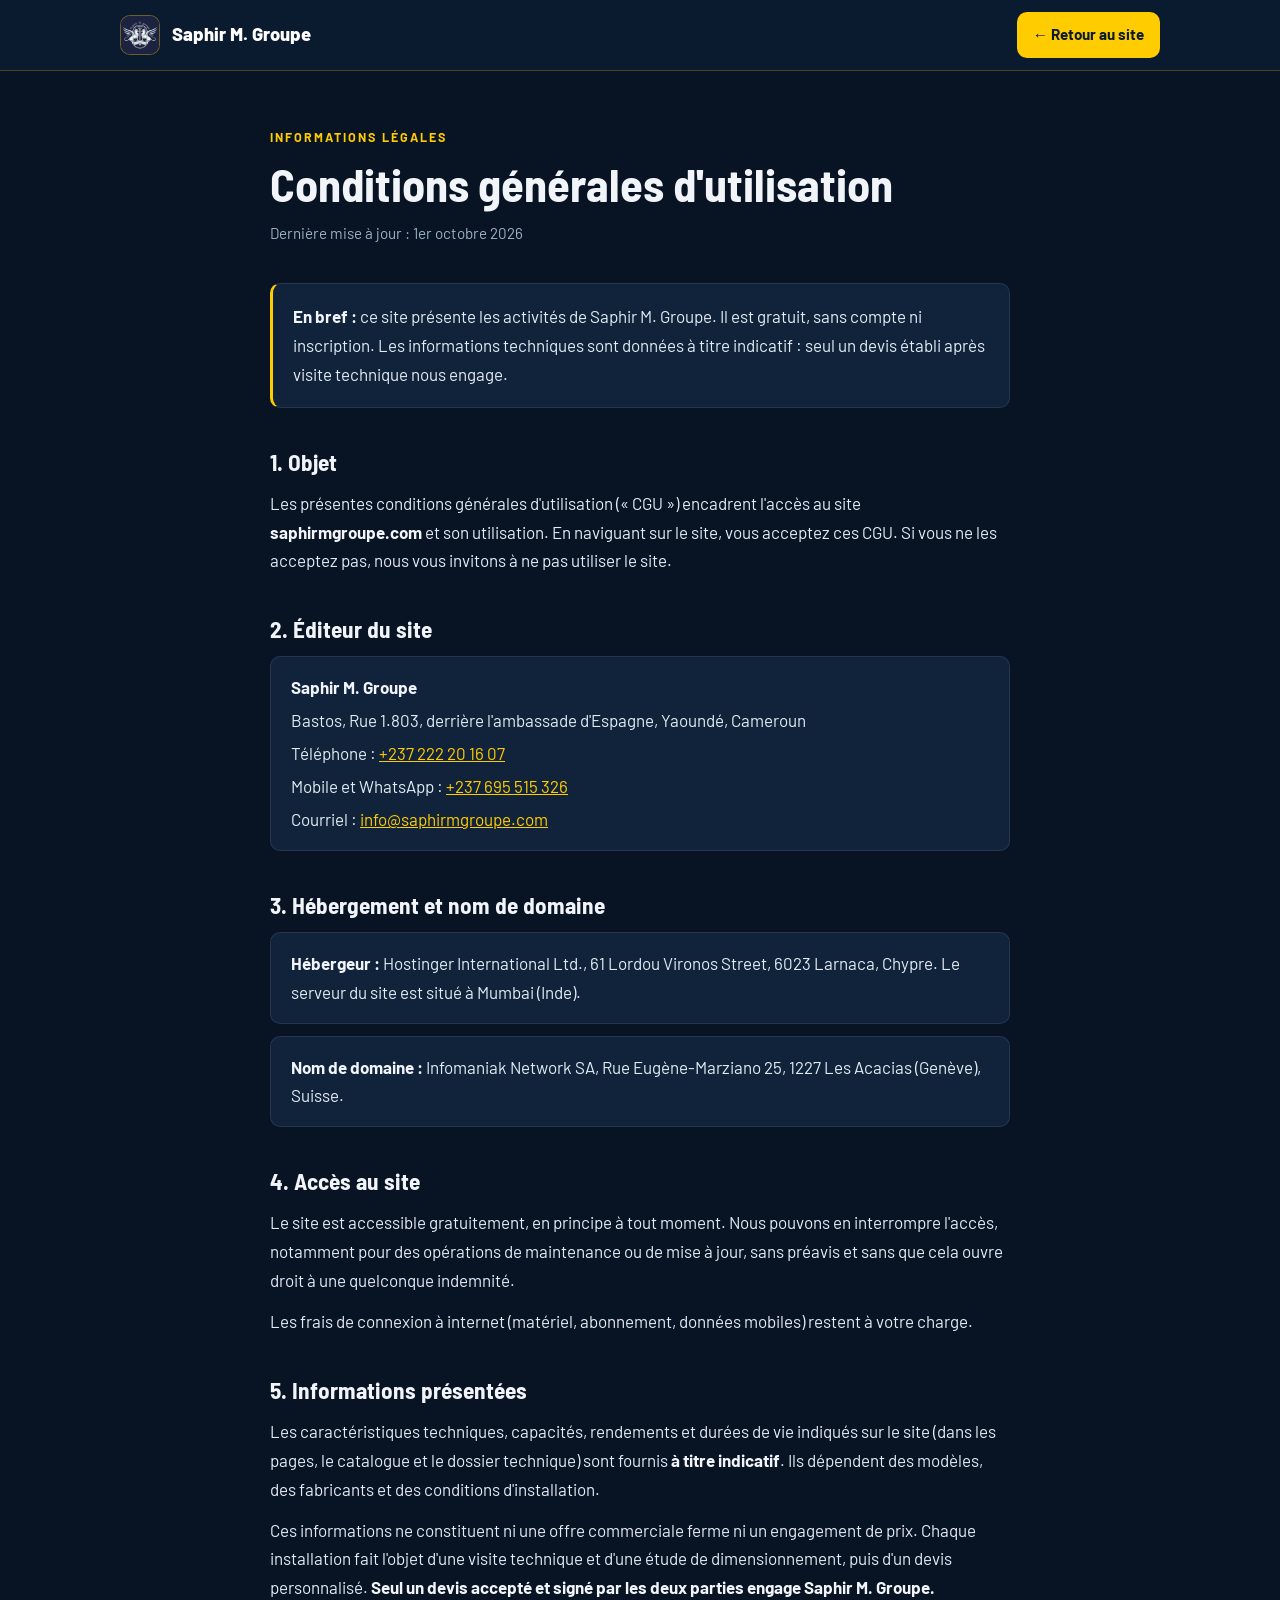
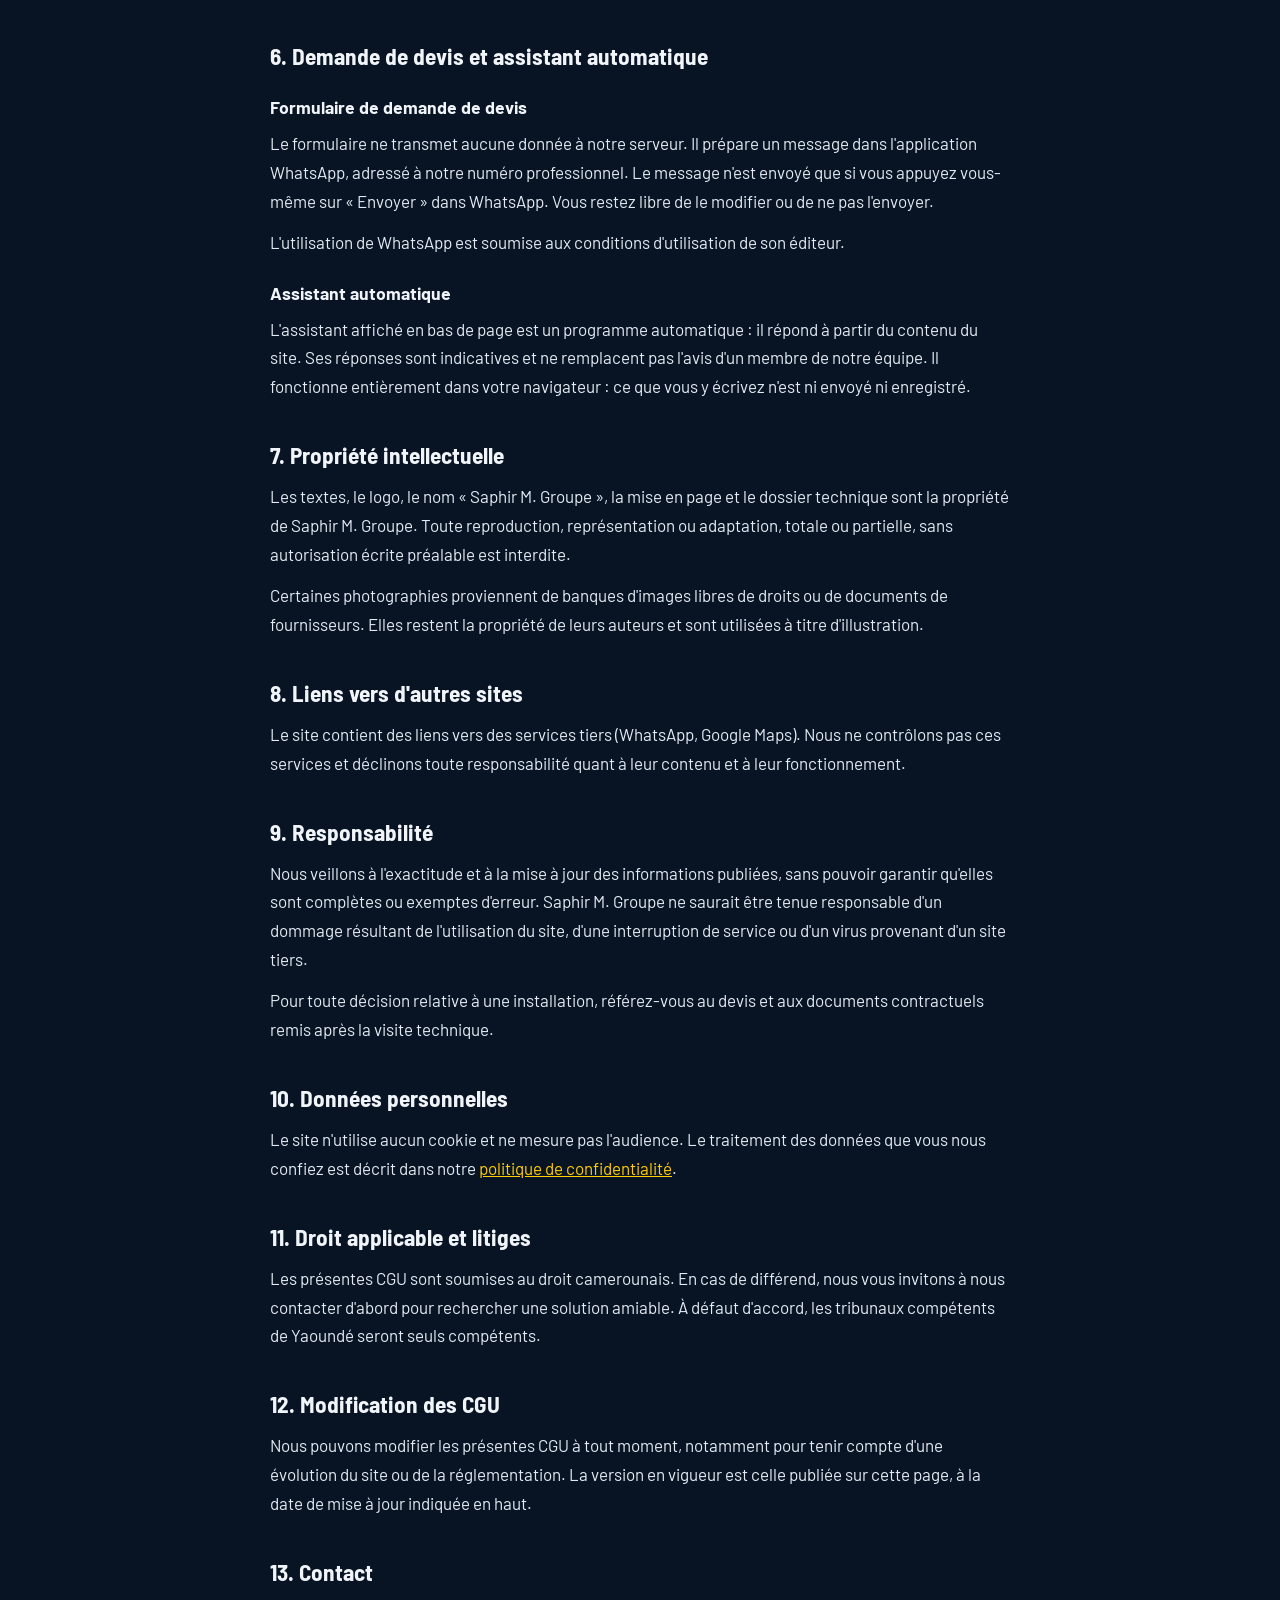
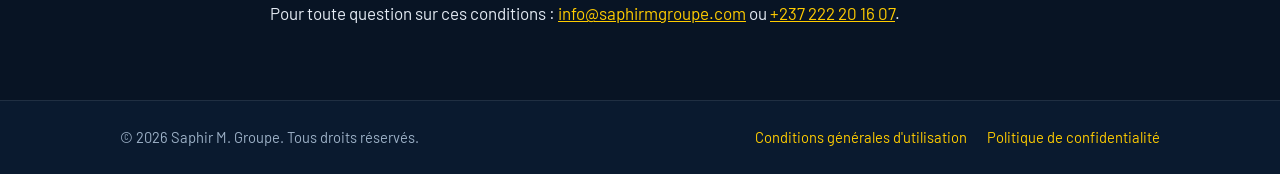
==== cgu.html @ 18404b21 "Pages CGU et confidentialité, design sans dégradés - nouvelle page cgu.html (conditions d'utilisatio" ====
<!DOCTYPE html>
<html lang="fr">
<head>
  <meta charset="UTF-8">
  <script>
    /* Même thème que le site : sombre par défaut, clair seulement si choisi. */
    (function () {
      var t = null;
      try { t = localStorage.getItem('theme'); } catch (e) {}
      document.documentElement.dataset.theme = t === 'light' ? 'light' : 'dark';
    })();
  </script>
  <meta name="viewport" content="width=device-width, initial-scale=1.0">
  <title>Conditions générales d'utilisation | Saphir M. Groupe</title>
  <meta name="description" content="Conditions générales d'utilisation et mentions légales du site saphirmgroupe.com.">
  <link rel="canonical" href="https://saphirmgroupe.com/cgu.html">
  <meta name="theme-color" content="#0a1a2f">
  <link rel="icon" type="image/png" href="media/favicon.png">
  <link rel="apple-touch-icon" href="media/favicon-180.png">
  <link rel="preconnect" href="https://fonts.googleapis.com">
  <link rel="preconnect" href="https://fonts.gstatic.com" crossorigin>
  <link href="https://fonts.googleapis.com/css2?family=Barlow:wght@400;600;700;800&family=Barlow+Semi+Condensed:wght@700&display=swap" rel="stylesheet">
  <link rel="stylesheet" href="legal.css">
</head>
<body>
  <header class="entete">
    <div class="entete-contenu">
      <a class="marque" href="./"><img src="media/logo-mark.png" width="40" height="40" alt=""><span>Saphir M. Groupe</span></a>
      <a class="retour" href="./">&larr; Retour au site</a>
    </div>
  </header>

  <main>
    <p class="sur-titre">Informations légales</p>
    <h1>Conditions générales d'utilisation</h1>
    <p class="mise-a-jour">Dernière mise à jour : 1er octobre 2026</p>

    <div class="resume">
      <p><strong>En bref :</strong> ce site présente les activités de Saphir M. Groupe. Il est gratuit, sans compte ni inscription. Les informations techniques sont données à titre indicatif : seul un devis établi après visite technique nous engage.</p>
    </div>

    <h2 id="objet">1. Objet</h2>
    <p>Les présentes conditions générales d'utilisation (« CGU ») encadrent l'accès au site <strong>saphirmgroupe.com</strong> et son utilisation. En naviguant sur le site, vous acceptez ces CGU. Si vous ne les acceptez pas, nous vous invitons à ne pas utiliser le site.</p>

    <h2 id="editeur">2. Éditeur du site</h2>
    <div class="fiche">
      <p><strong>Saphir M. Groupe</strong></p>
      <p>Bastos, Rue 1.803, derrière l'ambassade d'Espagne, Yaoundé, Cameroun</p>
      <p>Téléphone : <a href="tel:+237222201607">+237 222 20 16 07</a></p>
      <p>Mobile et WhatsApp : <a href="tel:+237695515326">+237 695 515 326</a></p>
      <p>Courriel : <a href="mailto:info@saphirmgroupe.com">info@saphirmgroupe.com</a></p>
    </div>

    <h2 id="hebergement">3. Hébergement et nom de domaine</h2>
    <div class="fiche">
      <p><strong>Hébergeur :</strong> Hostinger International Ltd., 61 Lordou Vironos Street, 6023 Larnaca, Chypre. Le serveur du site est situé à Mumbai (Inde).</p>
    </div>
    <div class="fiche">
      <p><strong>Nom de domaine :</strong> Infomaniak Network SA, Rue Eugène-Marziano 25, 1227 Les Acacias (Genève), Suisse.</p>
    </div>

    <h2 id="acces">4. Accès au site</h2>
    <p>Le site est accessible gratuitement, en principe à tout moment. Nous pouvons en interrompre l'accès, notamment pour des opérations de maintenance ou de mise à jour, sans préavis et sans que cela ouvre droit à une quelconque indemnité.</p>
    <p>Les frais de connexion à internet (matériel, abonnement, données mobiles) restent à votre charge.</p>

    <h2 id="informations">5. Informations présentées</h2>
    <p>Les caractéristiques techniques, capacités, rendements et durées de vie indiqués sur le site (dans les pages, le catalogue et le dossier technique) sont fournis <strong>à titre indicatif</strong>. Ils dépendent des modèles, des fabricants et des conditions d'installation.</p>
    <p>Ces informations ne constituent ni une offre commerciale ferme ni un engagement de prix. Chaque installation fait l'objet d'une visite technique et d'une étude de dimensionnement, puis d'un devis personnalisé. <strong>Seul un devis accepté et signé par les deux parties engage Saphir M. Groupe.</strong></p>

    <h2 id="devis">6. Demande de devis et assistant automatique</h2>
    <h3>Formulaire de demande de devis</h3>
    <p>Le formulaire ne transmet aucune donnée à notre serveur. Il prépare un message dans l'application WhatsApp, adressé à notre numéro professionnel. Le message n'est envoyé que si vous appuyez vous-même sur « Envoyer » dans WhatsApp. Vous restez libre de le modifier ou de ne pas l'envoyer.</p>
    <p>L'utilisation de WhatsApp est soumise aux conditions d'utilisation de son éditeur.</p>
    <h3>Assistant automatique</h3>
    <p>L'assistant affiché en bas de page est un programme automatique : il répond à partir du contenu du site. Ses réponses sont indicatives et ne remplacent pas l'avis d'un membre de notre équipe. Il fonctionne entièrement dans votre navigateur : ce que vous y écrivez n'est ni envoyé ni enregistré.</p>

    <h2 id="propriete">7. Propriété intellectuelle</h2>
    <p>Les textes, le logo, le nom « Saphir M. Groupe », la mise en page et le dossier technique sont la propriété de Saphir M. Groupe. Toute reproduction, représentation ou adaptation, totale ou partielle, sans autorisation écrite préalable est interdite.</p>
    <p>Certaines photographies proviennent de banques d'images libres de droits ou de documents de fournisseurs. Elles restent la propriété de leurs auteurs et sont utilisées à titre d'illustration.</p>

    <h2 id="liens">8. Liens vers d'autres sites</h2>
    <p>Le site contient des liens vers des services tiers (WhatsApp, Google Maps). Nous ne contrôlons pas ces services et déclinons toute responsabilité quant à leur contenu et à leur fonctionnement.</p>

    <h2 id="responsabilite">9. Responsabilité</h2>
    <p>Nous veillons à l'exactitude et à la mise à jour des informations publiées, sans pouvoir garantir qu'elles sont complètes ou exemptes d'erreur. Saphir M. Groupe ne saurait être tenue responsable d'un dommage résultant de l'utilisation du site, d'une interruption de service ou d'un virus provenant d'un site tiers.</p>
    <p>Pour toute décision relative à une installation, référez-vous au devis et aux documents contractuels remis après la visite technique.</p>

    <h2 id="donnees">10. Données personnelles</h2>
    <p>Le site n'utilise aucun cookie et ne mesure pas l'audience. Le traitement des données que vous nous confiez est décrit dans notre <a href="confidentialite.html">politique de confidentialité</a>.</p>

    <h2 id="droit">11. Droit applicable et litiges</h2>
    <p>Les présentes CGU sont soumises au droit camerounais. En cas de différend, nous vous invitons à nous contacter d'abord pour rechercher une solution amiable. À défaut d'accord, les tribunaux compétents de Yaoundé seront seuls compétents.</p>

    <h2 id="modification">12. Modification des CGU</h2>
    <p>Nous pouvons modifier les présentes CGU à tout moment, notamment pour tenir compte d'une évolution du site ou de la réglementation. La version en vigueur est celle publiée sur cette page, à la date de mise à jour indiquée en haut.</p>

    <h2 id="contact">13. Contact</h2>
    <p>Pour toute question sur ces conditions : <a href="mailto:info@saphirmgroupe.com">info@saphirmgroupe.com</a> ou <a href="tel:+237222201607">+237 222 20 16 07</a>.</p>
  </main>

  <footer class="pied">
    <div class="pied-contenu">
      <p>&copy; 2026 Saphir M. Groupe. Tous droits réservés.</p>
      <nav aria-label="Informations légales">
        <a href="cgu.html" aria-current="page">Conditions générales d'utilisation</a>
        <a href="confidentialite.html">Politique de confidentialité</a>
      </nav>
    </div>
  </footer>
</body>
</html>
---- legal.css ----
/* Pages légales (CGU, confidentialité) : mêmes couleurs et polices que le site,
   sans dégradé ni bouton en pilule. Sombre par défaut, clair si le visiteur
   l'a choisi sur le site (préférence « theme » du navigateur). */

:root {
  --fond: #081424;
  --surface: #10233b;
  --bord: rgba(255, 255, 255, 0.09);
  --texte: #e3eaf3;
  --texte-doux: #9cb0c6;
  --titre: #f1f5fa;
  --jaune: #ffcc00;
  --jaune-texte: #ffcc00;
  --bleu-nuit: #0a1a2f;
  color-scheme: dark;
}

:root[data-theme="light"] {
  --fond: #f7f9fc;
  --surface: #ffffff;
  --bord: #e3e8ef;
  --texte: #0a1a2f;
  --texte-doux: #4a5c72;
  --titre: #0a1a2f;
  --jaune-texte: #8a6a00;
  color-scheme: light;
}

* { margin: 0; padding: 0; box-sizing: border-box; }

body {
  font-family: 'Barlow', -apple-system, BlinkMacSystemFont, sans-serif;
  font-size: 1.0625rem;
  line-height: 1.7;
  color: var(--texte);
  background: var(--fond);
}

a { color: var(--jaune-texte); }
a:hover { text-decoration: none; }

/* --- En-tête --- */
.entete {
  position: sticky;
  top: 0;
  z-index: 10;
  background: var(--bleu-nuit);
  border-bottom: 1px solid rgba(255, 204, 0, 0.25);
}

.entete-contenu {
  max-width: 1080px;
  margin: 0 auto;
  padding: 12px 20px;
  display: flex;
  align-items: center;
  justify-content: space-between;
  gap: 16px;
}

.marque {
  display: flex;
  align-items: center;
  gap: 12px;
  color: #ffffff;
  font-weight: 800;
  font-size: 1.15rem;
  text-decoration: none;
}

.marque img {
  width: 40px;
  height: 40px;
  border-radius: 10px;
  background: #1c2340;
  border: 1px solid rgba(255, 204, 0, 0.35);
}

.retour {
  display: inline-flex;
  align-items: center;
  gap: 8px;
  padding: 10px 16px;
  border-radius: 10px;
  background: var(--jaune);
  color: var(--bleu-nuit);
  font-weight: 700;
  font-size: 0.95rem;
  text-decoration: none;
}

.retour:hover { background: #ffe066; }

/* --- Contenu --- */
main {
  max-width: 780px;
  margin: 0 auto;
  padding: 56px 20px 72px;
}

.sur-titre {
  font-size: 0.78rem;
  font-weight: 700;
  letter-spacing: 0.16em;
  text-transform: uppercase;
  color: var(--jaune-texte);
  margin-bottom: 10px;
}

h1 {
  font-family: 'Barlow Semi Condensed', 'Barlow', sans-serif;
  font-size: clamp(2rem, 6vw, 2.9rem);
  line-height: 1.1;
  color: var(--titre);
  margin-bottom: 12px;
}

.mise-a-jour {
  color: var(--texte-doux);
  font-size: 0.95rem;
  margin-bottom: 36px;
}

.resume {
  background: var(--surface);
  border: 1px solid var(--bord);
  border-left: 3px solid var(--jaune);
  border-radius: 10px;
  padding: 18px 20px;
  margin-bottom: 40px;
}

.resume p + p, .resume ul { margin-top: 8px; }

h2 {
  font-family: 'Barlow Semi Condensed', 'Barlow', sans-serif;
  font-size: 1.45rem;
  line-height: 1.25;
  color: var(--titre);
  margin: 40px 0 12px;
  scroll-margin-top: 90px;
}

h3 {
  font-size: 1.1rem;
  color: var(--titre);
  margin: 22px 0 6px;
}

p + p { margin-top: 12px; }
ul { padding-left: 22px; margin: 10px 0; }
li + li { margin-top: 6px; }
strong { color: var(--titre); }

.fiche {
  background: var(--surface);
  border: 1px solid var(--bord);
  border-radius: 10px;
  padding: 16px 20px;
  margin: 12px 0;
}

.fiche p + p { margin-top: 4px; }

table {
  width: 100%;
  border-collapse: collapse;
  margin: 14px 0;
  font-size: 0.97rem;
}

th, td {
  text-align: left;
  vertical-align: top;
  padding: 10px 12px;
  border-bottom: 1px solid var(--bord);
}

th { color: var(--titre); font-weight: 700; }

/* --- Pied de page --- */
.pied {
  border-top: 1px solid var(--bord);
  background: var(--bleu-nuit);
  color: #9cb0c6;
  font-size: 0.92rem;
}

.pied-contenu {
  max-width: 1080px;
  margin: 0 auto;
  padding: 24px 20px;
  display: flex;
  flex-wrap: wrap;
  justify-content: space-between;
  gap: 12px;
}

.pied a { color: #ffcc00; text-decoration: none; }
.pied a:hover { text-decoration: underline; }
.pied nav { display: flex; flex-wrap: wrap; gap: 8px 20px; }

@media (max-width: 600px) {
  body { font-size: 1rem; }
  main { padding: 36px 16px 56px; }
  .marque span { display: none; }
  table, thead, tbody, tr, th, td { display: block; }
  thead { display: none; }
  td { padding: 4px 0; border: none; }
  tr { padding: 10px 0; border-bottom: 1px solid var(--bord); }
  td:first-child { font-weight: 700; color: var(--titre); }
}
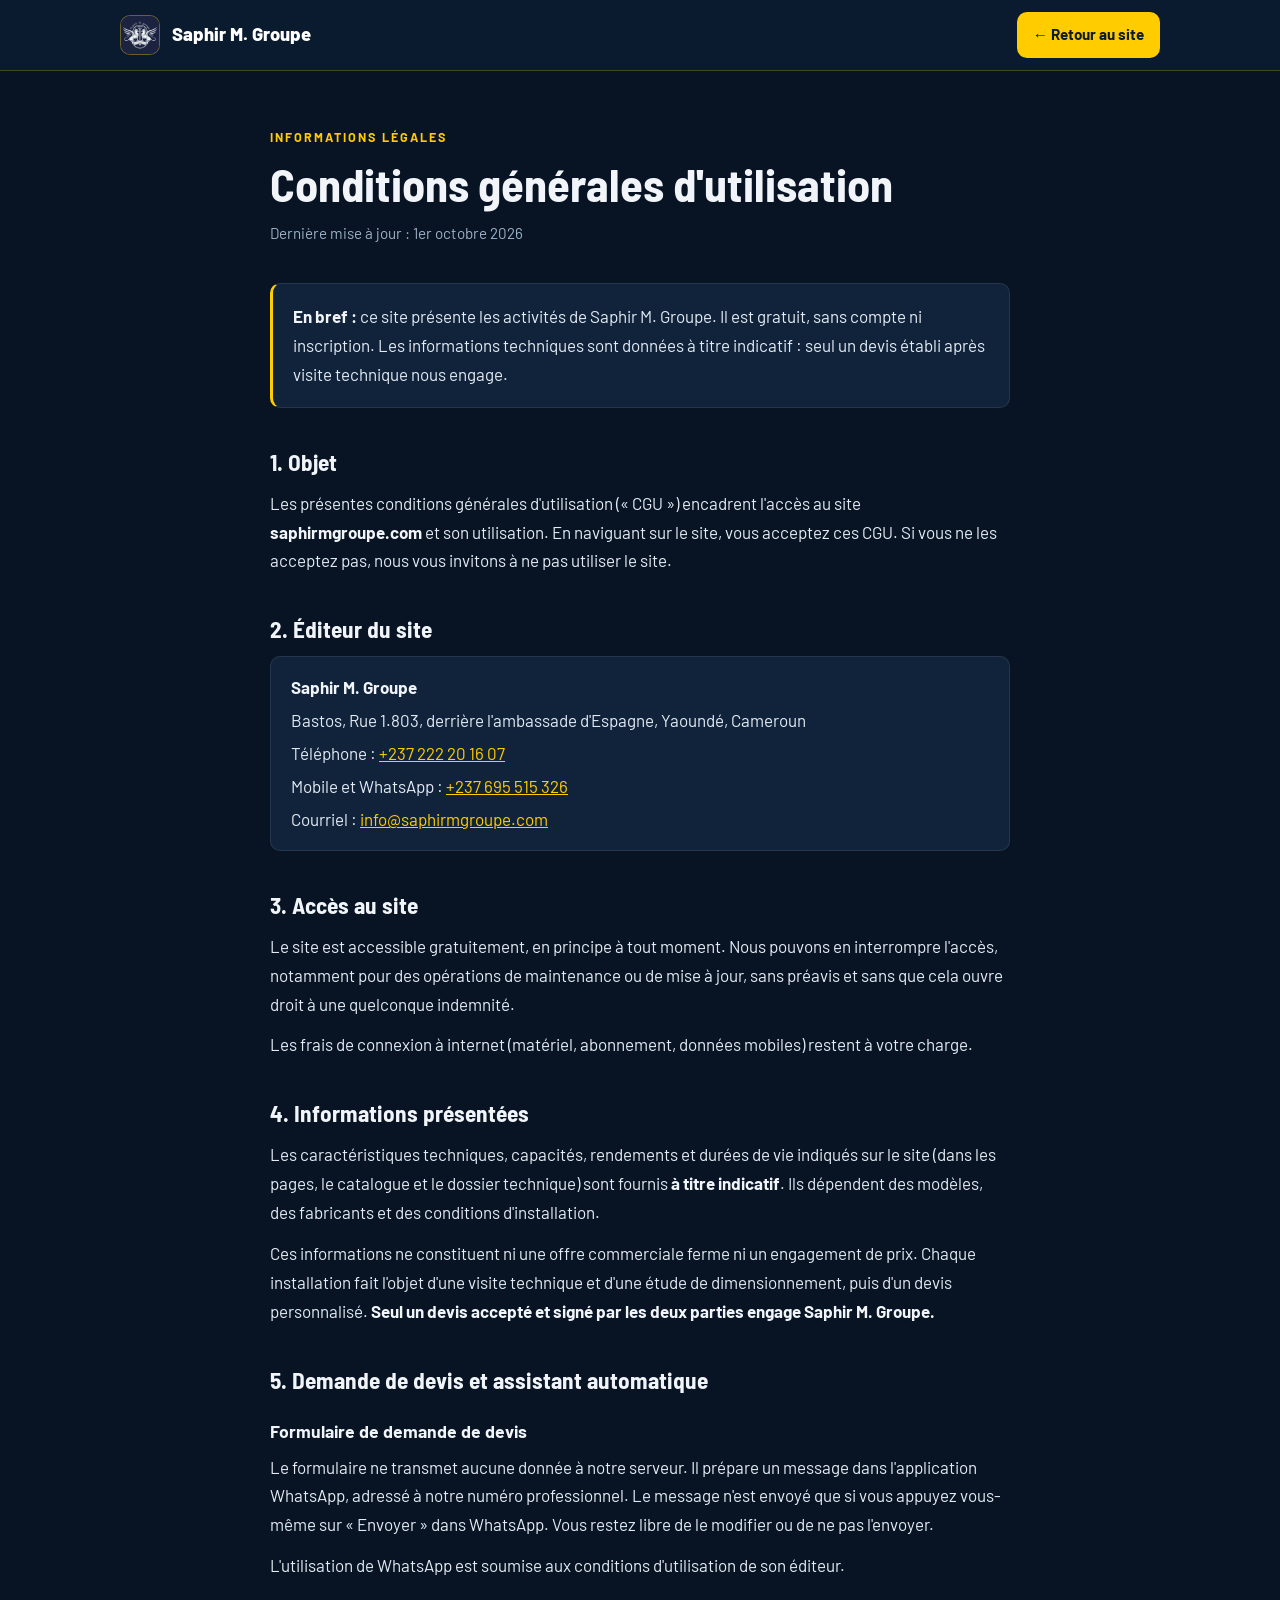
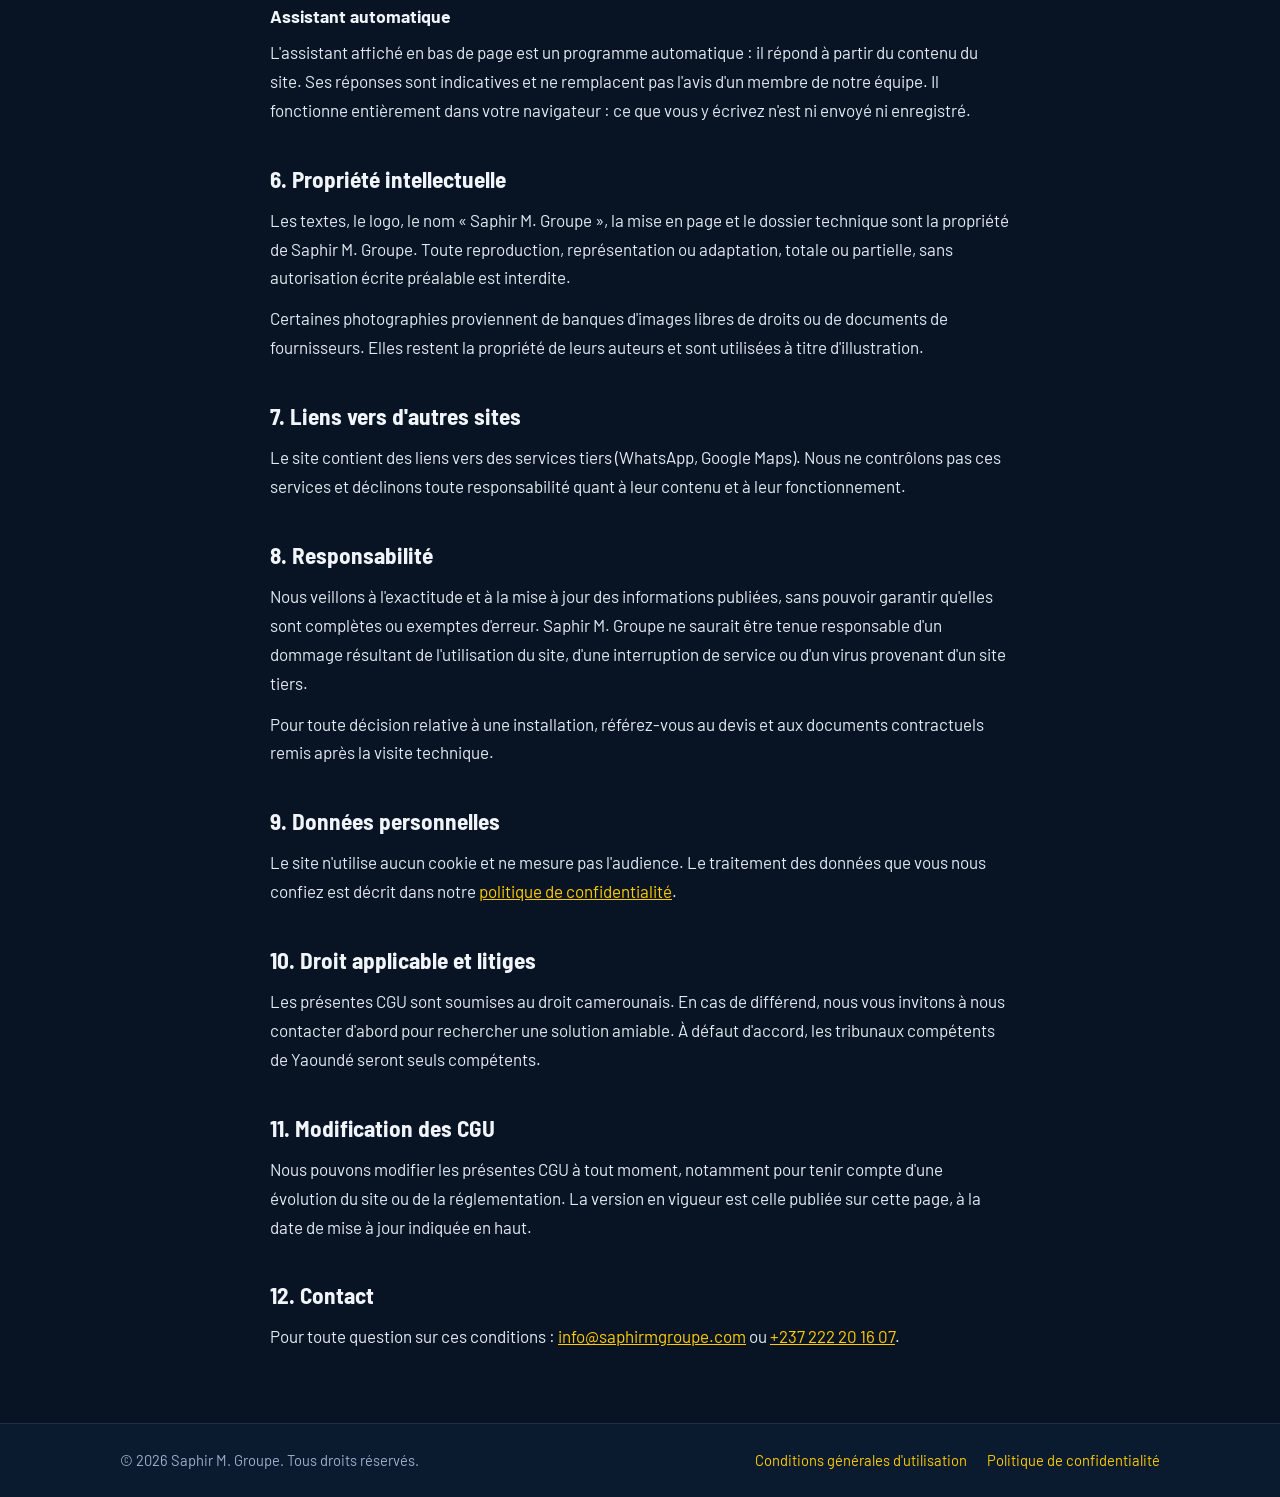
==== commit e0843515: "CGU : section hébergement et nom de domaine retirée Co-Authored-By: Claude Opus 5.5 <noreply@anthrop" ====
--- a/cgu.html
+++ b/cgu.html
@@ -51,50 +51,42 @@
       <p>Courriel : <a href="mailto:info@saphirmgroupe.com">info@saphirmgroupe.com</a></p>
     </div>
 
-    <h2 id="hebergement">3. Hébergement et nom de domaine</h2>
-    <div class="fiche">
-      <p><strong>Hébergeur :</strong> Hostinger International Ltd., 61 Lordou Vironos Street, 6023 Larnaca, Chypre. Le serveur du site est situé à Mumbai (Inde).</p>
-    </div>
-    <div class="fiche">
-      <p><strong>Nom de domaine :</strong> Infomaniak Network SA, Rue Eugène-Marziano 25, 1227 Les Acacias (Genève), Suisse.</p>
-    </div>
-
-    <h2 id="acces">4. Accès au site</h2>
+    <h2 id="acces">3. Accès au site</h2>
     <p>Le site est accessible gratuitement, en principe à tout moment. Nous pouvons en interrompre l'accès, notamment pour des opérations de maintenance ou de mise à jour, sans préavis et sans que cela ouvre droit à une quelconque indemnité.</p>
     <p>Les frais de connexion à internet (matériel, abonnement, données mobiles) restent à votre charge.</p>
 
-    <h2 id="informations">5. Informations présentées</h2>
+    <h2 id="informations">4. Informations présentées</h2>
     <p>Les caractéristiques techniques, capacités, rendements et durées de vie indiqués sur le site (dans les pages, le catalogue et le dossier technique) sont fournis <strong>à titre indicatif</strong>. Ils dépendent des modèles, des fabricants et des conditions d'installation.</p>
     <p>Ces informations ne constituent ni une offre commerciale ferme ni un engagement de prix. Chaque installation fait l'objet d'une visite technique et d'une étude de dimensionnement, puis d'un devis personnalisé. <strong>Seul un devis accepté et signé par les deux parties engage Saphir M. Groupe.</strong></p>
 
-    <h2 id="devis">6. Demande de devis et assistant automatique</h2>
+    <h2 id="devis">5. Demande de devis et assistant automatique</h2>
     <h3>Formulaire de demande de devis</h3>
     <p>Le formulaire ne transmet aucune donnée à notre serveur. Il prépare un message dans l'application WhatsApp, adressé à notre numéro professionnel. Le message n'est envoyé que si vous appuyez vous-même sur « Envoyer » dans WhatsApp. Vous restez libre de le modifier ou de ne pas l'envoyer.</p>
     <p>L'utilisation de WhatsApp est soumise aux conditions d'utilisation de son éditeur.</p>
     <h3>Assistant automatique</h3>
     <p>L'assistant affiché en bas de page est un programme automatique : il répond à partir du contenu du site. Ses réponses sont indicatives et ne remplacent pas l'avis d'un membre de notre équipe. Il fonctionne entièrement dans votre navigateur : ce que vous y écrivez n'est ni envoyé ni enregistré.</p>
 
-    <h2 id="propriete">7. Propriété intellectuelle</h2>
+    <h2 id="propriete">6. Propriété intellectuelle</h2>
     <p>Les textes, le logo, le nom « Saphir M. Groupe », la mise en page et le dossier technique sont la propriété de Saphir M. Groupe. Toute reproduction, représentation ou adaptation, totale ou partielle, sans autorisation écrite préalable est interdite.</p>
     <p>Certaines photographies proviennent de banques d'images libres de droits ou de documents de fournisseurs. Elles restent la propriété de leurs auteurs et sont utilisées à titre d'illustration.</p>
 
-    <h2 id="liens">8. Liens vers d'autres sites</h2>
+    <h2 id="liens">7. Liens vers d'autres sites</h2>
     <p>Le site contient des liens vers des services tiers (WhatsApp, Google Maps). Nous ne contrôlons pas ces services et déclinons toute responsabilité quant à leur contenu et à leur fonctionnement.</p>
 
-    <h2 id="responsabilite">9. Responsabilité</h2>
+    <h2 id="responsabilite">8. Responsabilité</h2>
     <p>Nous veillons à l'exactitude et à la mise à jour des informations publiées, sans pouvoir garantir qu'elles sont complètes ou exemptes d'erreur. Saphir M. Groupe ne saurait être tenue responsable d'un dommage résultant de l'utilisation du site, d'une interruption de service ou d'un virus provenant d'un site tiers.</p>
     <p>Pour toute décision relative à une installation, référez-vous au devis et aux documents contractuels remis après la visite technique.</p>
 
-    <h2 id="donnees">10. Données personnelles</h2>
+    <h2 id="donnees">9. Données personnelles</h2>
     <p>Le site n'utilise aucun cookie et ne mesure pas l'audience. Le traitement des données que vous nous confiez est décrit dans notre <a href="confidentialite.html">politique de confidentialité</a>.</p>
 
-    <h2 id="droit">11. Droit applicable et litiges</h2>
+    <h2 id="droit">10. Droit applicable et litiges</h2>
     <p>Les présentes CGU sont soumises au droit camerounais. En cas de différend, nous vous invitons à nous contacter d'abord pour rechercher une solution amiable. À défaut d'accord, les tribunaux compétents de Yaoundé seront seuls compétents.</p>
 
-    <h2 id="modification">12. Modification des CGU</h2>
+    <h2 id="modification">11. Modification des CGU</h2>
     <p>Nous pouvons modifier les présentes CGU à tout moment, notamment pour tenir compte d'une évolution du site ou de la réglementation. La version en vigueur est celle publiée sur cette page, à la date de mise à jour indiquée en haut.</p>
 
-    <h2 id="contact">13. Contact</h2>
+    <h2 id="contact">12. Contact</h2>
     <p>Pour toute question sur ces conditions : <a href="mailto:info@saphirmgroupe.com">info@saphirmgroupe.com</a> ou <a href="tel:+237222201607">+237 222 20 16 07</a>.</p>
   </main>
 
